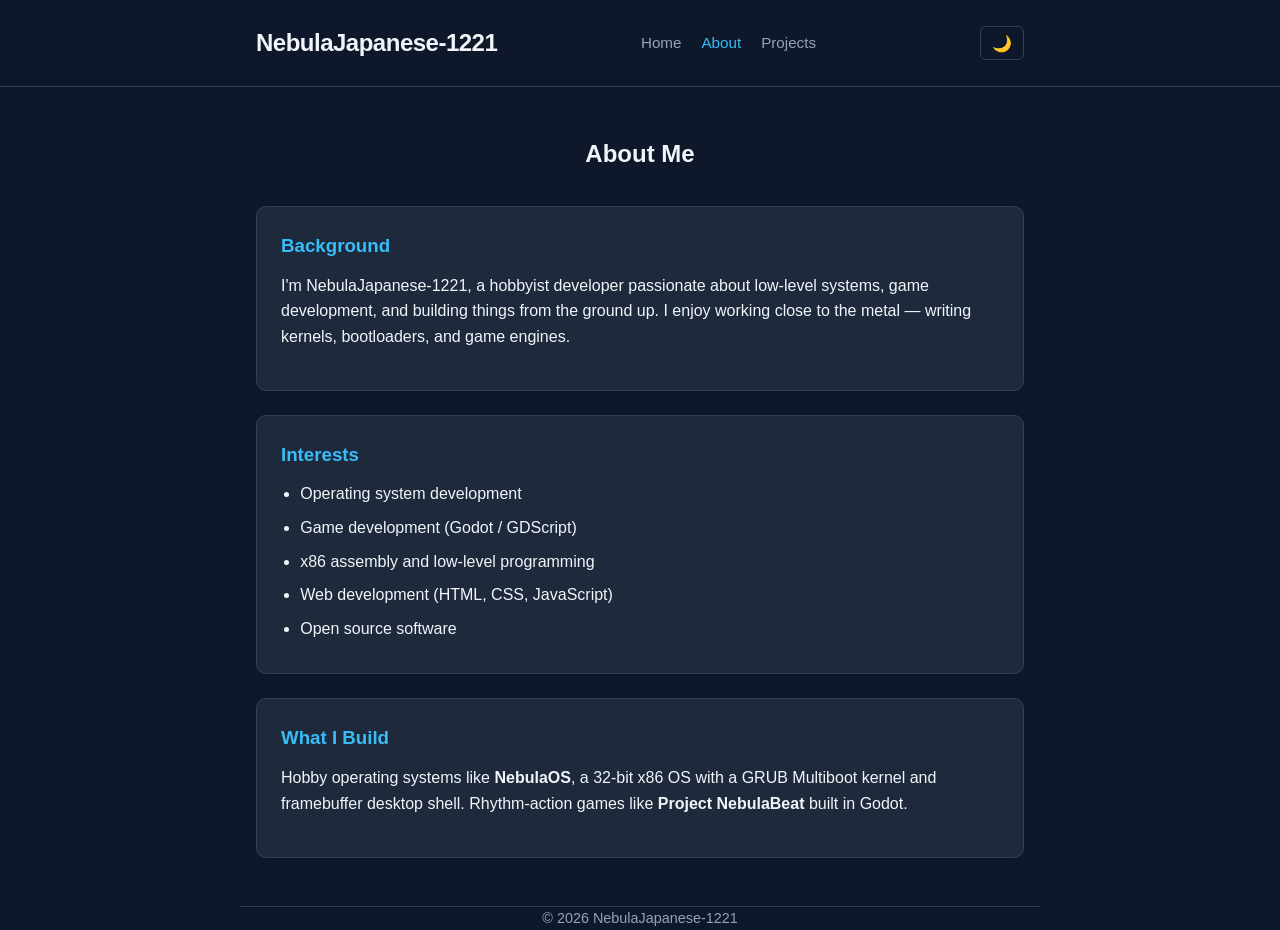
==== about.html @ 0c275dfb "Commit to main." ====
<!DOCTYPE html>
<html lang="en">
<head>
    <meta charset="UTF-8">
    <meta name="viewport" content="width=device-width, initial-scale=1.0">
    <title>NebulaJapanese-1221 | About</title>
    <link rel="stylesheet" href="style.css">
</head>
<body>
    <header>
        <div class="container header-inner">
            <h1 class="logo">NebulaJapanese-1221</h1>
            <nav>
                <a href="index.html">Home</a>
                <a href="about.html" class="active">About</a>
                <a href="projects.html">Projects</a>
            </nav>
            <button id="theme-toggle" class="btn-toggle" aria-label="Toggle dark/light mode">🌙</button>
        </div>
    </header>

    <main class="container">
        <section class="about">
            <h2>About Me</h2>
            <div class="about-grid">
                <div class="about-col">
                    <h3>Background</h3>
                    <p>I'm NebulaJapanese-1221, a hobbyist developer passionate about low-level systems, game development, and building things from the ground up. I enjoy working close to the metal — writing kernels, bootloaders, and game engines.</p>
                </div>
                <div class="about-col">
                    <h3>Interests</h3>
                    <ul>
                        <li>Operating system development</li>
                        <li>Game development (Godot / GDScript)</li>
                        <li>x86 assembly and low-level programming</li>
                        <li>Web development (HTML, CSS, JavaScript)</li>
                        <li>Open source software</li>
                    </ul>
                </div>
                <div class="about-col">
                    <h3>What I Build</h3>
                    <p>Hobby operating systems like <strong>NebulaOS</strong>, a 32-bit x86 OS with a GRUB Multiboot kernel and framebuffer desktop shell. Rhythm-action games like <strong>Project NebulaBeat</strong> built in Godot.</p>
                </div>
            </div>
        </section>
    </main>

    <footer class="container">
        <p>&copy; 2026 NebulaJapanese-1221</p>
    </footer>

    <script src="script.js"></script>
</body>
</html>
---- style.css ----
* {
    margin: 0;
    padding: 0;
    box-sizing: border-box;
}

:root {
    --bg: #0f172a;
    --card: #1e293b;
    --text: #f1f5f9;
    --muted: #94a3b8;
    --accent: #38bdf8;
    --accent-hover: #7dd3fc;
    --border: #334155;
    --code-bg: #0f172a;
}

[data-theme="light"] {
    --bg: #f8fafc;
    --card: #ffffff;
    --text: #0f172a;
    --muted: #64748b;
    --accent: #0ea5e9;
    --accent-hover: #38bdf8;
    --border: #cbd5e1;
    --code-bg: #f1f5f9;
}

body {
    font-family: -apple-system, BlinkMacSystemFont, "Segoe UI", Roboto, Helvetica, Arial, sans-serif;
    background: var(--bg);
    color: var(--text);
    line-height: 1.6;
    transition: background 0.3s, color 0.3s;
}

.container {
    max-width: 800px;
    margin: 0 auto;
    padding: 0 1rem;
}

header {
    padding: 1.5rem 0;
    border-bottom: 1px solid var(--border);
}

.header-inner {
    display: flex;
    justify-content: space-between;
    align-items: center;
    flex-wrap: wrap;
    gap: 1rem;
}

.logo {
    font-size: 1.5rem;
    font-weight: 700;
    letter-spacing: -0.5px;
    color: var(--text);
    text-decoration: none;
}

nav {
    display: flex;
    gap: 0;
}

nav a {
    color: var(--muted);
    text-decoration: none;
    margin-right: 1.25rem;
    font-size: 0.95rem;
}

nav a:hover,
nav a.active {
    color: var(--text);
}

nav a.active {
    color: var(--accent);
}

.btn-toggle {
    background: transparent;
    border: 1px solid var(--border);
    color: var(--text);
    padding: 0.4rem 0.7rem;
    border-radius: 6px;
    cursor: pointer;
    font-size: 1rem;
    transition: border-color 0.2s;
}

.btn-toggle:hover {
    border-color: var(--accent);
}

.hero {
    padding: 3rem 0 2rem;
    text-align: center;
}

.hero h2 {
    font-size: 2.25rem;
    margin-bottom: 0.75rem;
}

.hero p {
    color: var(--muted);
    margin-bottom: 1rem;
}

.github-link a {
    color: var(--accent);
    text-decoration: none;
    font-weight: 600;
}

.github-link a:hover {
    text-decoration: underline;
}

.social-links {
    margin-top: 1rem;
    display: flex;
    gap: 1rem;
    justify-content: center;
    flex-wrap: wrap;
}

.social-links a {
    color: var(--muted);
    text-decoration: none;
    font-size: 0.9rem;
}

.social-links a:hover {
    color: var(--accent);
    text-decoration: underline;
}

.contact {
    padding: 3rem 0;
    text-align: center;
}

.contact h2 {
    margin-bottom: 0.75rem;
}

.contact p {
    color: var(--muted);
    margin-bottom: 1rem;
}

.projects-grid {
    display: grid;
    gap: 1.5rem;
    padding-bottom: 3rem;
}

.project-card {
    background: var(--card);
    border: 1px solid var(--border);
    border-radius: 10px;
    padding: 1.5rem;
}

.project-card h3 {
    font-size: 1.25rem;
    margin-bottom: 0.5rem;
    color: var(--accent);
}

.project-lang {
    font-size: 0.85rem;
    color: var(--muted);
    margin-bottom: 0.75rem;
    text-transform: uppercase;
    letter-spacing: 0.05em;
}

.project-card p {
    margin-bottom: 1rem;
    color: var(--text);
}

.project-credits {
    font-size: 0.9rem;
    color: var(--muted);
}

.filters {
    display: flex;
    gap: 0.5rem;
    flex-wrap: wrap;
    margin-bottom: 1.5rem;
    padding-bottom: 1rem;
    border-bottom: 1px solid var(--border);
}

.search-box {
    margin-bottom: 1.5rem;
    padding-bottom: 1rem;
    border-bottom: 1px solid var(--border);
}

.search-box input {
    width: 100%;
    padding: 0.6rem 1rem;
    border: 1px solid var(--border);
    border-radius: 6px;
    background: var(--card);
    color: var(--text);
    font-size: 0.95rem;
}

.search-box input:focus {
    outline: none;
    border-color: var(--accent);
}

.filter-btn {
    background: var(--card);
    border: 1px solid var(--border);
    color: var(--text);
    padding: 0.45rem 0.9rem;
    border-radius: 20px;
    cursor: pointer;
    font-size: 0.85rem;
    transition: all 0.2s;
}

.filter-btn:hover {
    border-color: var(--accent);
}

.filter-btn.active {
    background: var(--accent);
    color: #000;
    border-color: var(--accent);
}

.btn {
    display: inline-block;
    background: var(--accent);
    color: #000;
    text-decoration: none;
    padding: 0.5rem 1rem;
    border-radius: 6px;
    font-weight: 600;
    font-size: 0.95rem;
}

.btn:hover {
    background: var(--accent-hover);
}

.btn-sm {
    display: inline-block;
    background: var(--accent);
    color: #000;
    text-decoration: none;
    padding: 0.3rem 0.6rem;
    border-radius: 4px;
    font-size: 0.85rem;
    font-weight: 600;
}

.btn-sm:hover {
    background: var(--accent-hover);
}

code {
    background: var(--code-bg);
    padding: 0.15rem 0.3rem;
    border-radius: 4px;
    font-family: ui-monospace, SFMono-Regular, Menlo, Monaco, Consolas, monospace;
    font-size: 0.9em;
    color: var(--text);
}

footer {
    padding: 2rem 0;
    border-top: 1px solid var(--border);
    text-align: center;
    color: var(--muted);
    font-size: 0.9rem;
}

.about {
    padding: 3rem 0;
}

.about h2 {
    margin-bottom: 2rem;
    text-align: center;
}

.about-grid {
    display: grid;
    gap: 1.5rem;
}

.about-col {
    background: var(--card);
    border: 1px solid var(--border);
    border-radius: 10px;
    padding: 1.5rem;
}

.about-col h3 {
    margin-bottom: 0.75rem;
    color: var(--accent);
}

.about-col p {
    color: var(--text);
    margin-bottom: 1rem;
}

.about-col ul {
    color: var(--text);
    margin-left: 1.2rem;
}

.about-col li {
    margin-bottom: 0.5rem;
}

.blog-grid {
    display: grid;
    gap: 1.5rem;
    padding-bottom: 3rem;
}

.blog-card {
    background: var(--card);
    border: 1px solid var(--border);
    border-radius: 10px;
    padding: 1.5rem;
}

.blog-date {
    font-size: 0.85rem;
    color: var(--muted);
    display: block;
    margin-bottom: 0.5rem;
}

.blog-card h3 {
    margin-bottom: 0.75rem;
    color: var(--accent);
}

.blog-card p {
    color: var(--text);
    margin-bottom: 1rem;
}

@media (max-width: 600px) {
    .hero h2 {
        font-size: 1.75rem;
    }
    .header-inner {
        flex-direction: column;
        align-items: stretch;
    }
    nav {
        justify-content: center;
        margin-right: 0;
    }
    nav a {
        margin-right: 0.75rem;
    }
    .project-card,
    .about-col,
    .blog-card {
        padding: 1.25rem;
    }
}
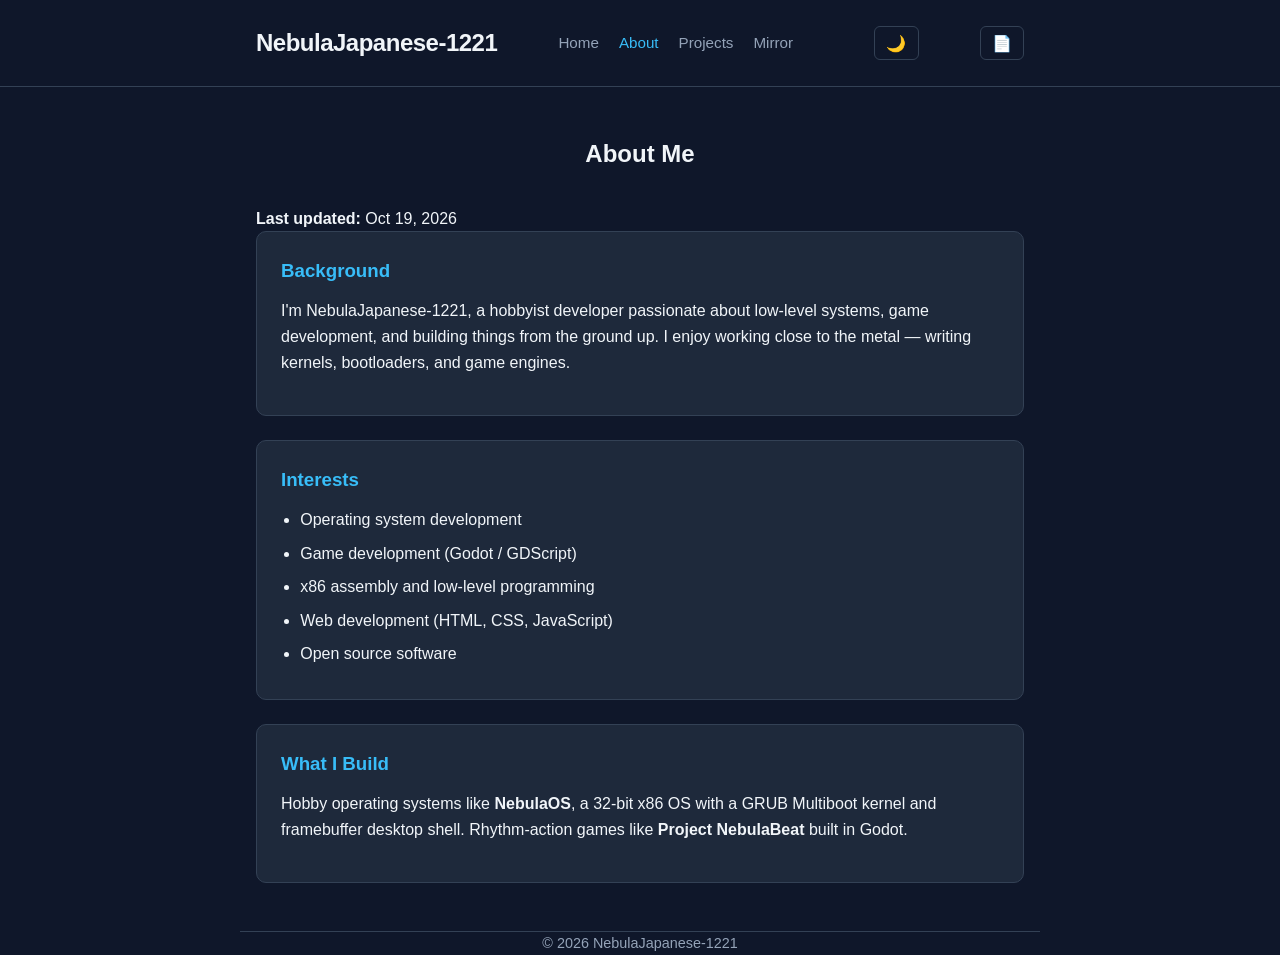
==== commit e23a1a34: "Commit to main." ====
--- a/about.html
+++ b/about.html
@@ -14,14 +14,17 @@
                 <a href="index.html">Home</a>
                 <a href="about.html" class="active">About</a>
                 <a href="projects.html">Projects</a>
+                <a href="mirror.html">Mirror</a>
             </nav>
             <button id="theme-toggle" class="btn-toggle" aria-label="Toggle dark/light mode">🌙</button>
+            <button id="lowbandwidth-toggle" class="btn-toggle" aria-label="Toggle low-bandwidth mode">📄</button>
         </div>
     </header>
 
     <main class="container">
         <section class="about">
             <h2>About Me</h2>
+            <p class="last-updated"><strong>Last updated:</strong> Oct 19, 2026</p>
             <div class="about-grid">
                 <div class="about-col">
                     <h3>Background</h3>
--- a/style.css
+++ b/style.css
@@ -122,22 +122,30 @@
     text-decoration: underline;
 }
 
-.social-links {
+.tor-badge {
+    display: inline-block;
+    background: var(--accent);
+    color: #000;
+    font-size: 0.75rem;
+    font-weight: 700;
+    padding: 0.15rem 0.5rem;
+    border-radius: 4px;
+    margin-left: 0.5rem;
+    vertical-align: middle;
+}
+
+.tor-link {
     margin-top: 1rem;
-    display: flex;
-    gap: 1rem;
-    justify-content: center;
-    flex-wrap: wrap;
-}
-
-.social-links a {
-    color: var(--muted);
+}
+
+.tor-link a {
+    color: var(--accent);
     text-decoration: none;
-    font-size: 0.9rem;
-}
-
-.social-links a:hover {
-    color: var(--accent);
+    font-weight: 600;
+    word-break: break-all;
+}
+
+.tor-link a:hover {
     text-decoration: underline;
 }
 
@@ -358,6 +366,145 @@
 .blog-card p {
     color: var(--text);
     margin-bottom: 1rem;
+}
+
+.donation {
+    margin-top: 1.5rem;
+    padding: 1rem;
+    background: var(--card);
+    border: 1px solid var(--border);
+    border-radius: 6px;
+}
+
+.donation h3 {
+    margin-bottom: 0.5rem;
+    color: var(--accent);
+}
+
+.donation p {
+    color: var(--text);
+    margin-bottom: 0.5rem;
+}
+
+.btc-address {
+    word-break: break-all;
+    color: var(--accent);
+    font-weight: 600;
+}
+
+[data-lowbandwidth] {
+    --bg: #ffffff;
+    --card: #ffffff;
+    --text: #000000;
+    --muted: #333333;
+    --accent: #0000ee;
+    --accent-hover: #0000cc;
+    --border: #999999;
+    --code-bg: #f0f0f0;
+}
+
+[data-lowbandwidth] body {
+    background: #ffffff;
+    color: #000000;
+    font-family: sans-serif;
+    line-height: 1.4;
+}
+
+[data-lowbandwidth] .card,
+[data-lowbandwidth] .project-card,
+[data-lowbandwidth] .about-col,
+[data-lowbandwidth] .blog-card,
+[data-lowbandwidth] .mirror-card,
+[data-lowbandwidth] .donation {
+    background: none !important;
+    border: 1px solid #999999 !important;
+    border-radius: 0 !important;
+    padding: 0.5rem !important;
+    box-shadow: none !important;
+}
+
+[data-lowbandwidth] header {
+    border-bottom: 1px solid #999999;
+    padding: 0.5rem 0;
+}
+
+[data-lowbandwidth] .btn,
+[data-lowbandwidth] .btn-sm,
+[data-lowbandwidth] .btn-toggle,
+[data-lowbandwidth] .filter-btn,
+[data-lowbandwidth] .tor-badge {
+    background: none !important;
+    color: #0000ee !important;
+    border: 1px solid #999999 !important;
+    border-radius: 0 !important;
+    padding: 0.2rem 0.5rem !important;
+    text-decoration: underline !important;
+}
+
+[data-lowbandwidth] .tor-badge {
+    background: none !important;
+    color: #000000 !important;
+    text-decoration: none !important;
+    font-weight: bold;
+    border: none !important;
+    padding: 0 !important;
+}
+
+[data-lowbandwidth] .btn-toggle {
+    display: none;
+}
+
+[data-lowbandwidth] a {
+    color: #0000ee;
+    text-decoration: underline;
+}
+
+[data-lowbandwidth] h1, [data-lowbandwidth] h2, [data-lowbandwidth] h3 {
+    font-weight: bold;
+    margin-bottom: 0.5rem;
+}
+
+[data-lowbandwidth] .hero {
+    padding: 1rem 0;
+    text-align: left;
+}
+
+[data-lowbandwidth] .hero h2 {
+    font-size: 1.5rem;
+}
+
+[data-lowbandwidth] .filters,
+[data-lowbandwidth] .search-box {
+    border: none;
+    padding: 0;
+    margin: 0.5rem 0;
+    display: block;
+}
+
+[data-lowbandwidth] .filters {
+    margin-bottom: 0.5rem;
+}
+
+[data-lowbandwidth] .filter-btn {
+    display: block;
+    margin: 0.2rem 0;
+    width: fit-content;
+}
+
+[data-lowbandwidth] .project-card {
+    margin-bottom: 1rem;
+}
+
+[data-lowbandwidth] code {
+    background: #f0f0f0;
+    padding: 0.1rem 0.3rem;
+    border: 1px solid #ccc;
+}
+
+[data-lowbandwidth] footer {
+    border-top: 1px solid #999999;
+    margin-top: 2rem;
+    font-size: 0.8rem;
 }
 
 @media (max-width: 600px) {
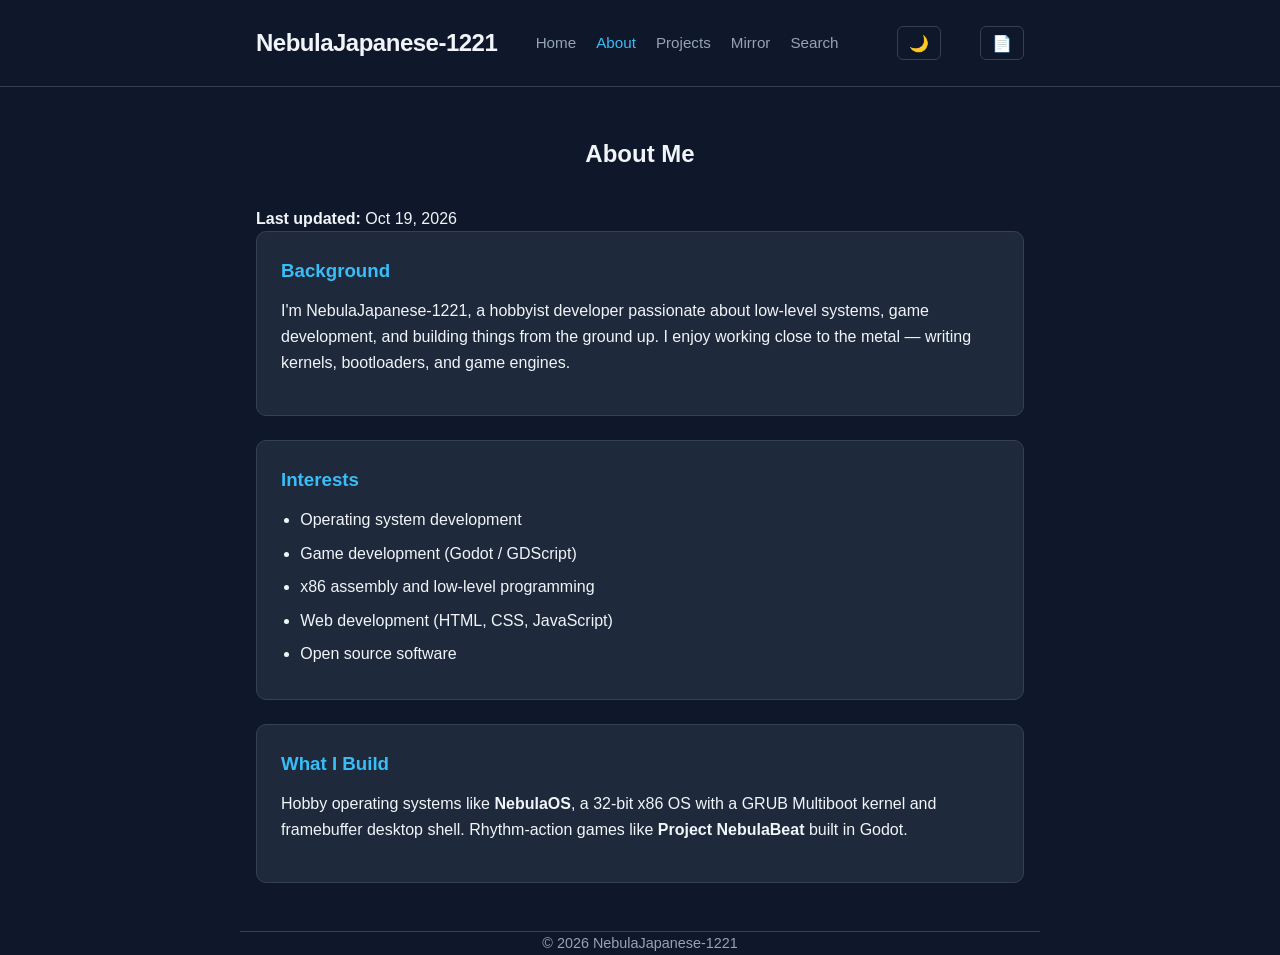
==== commit fdf1ae5e: "Commit to main." ====
--- a/about.html
+++ b/about.html
@@ -5,8 +5,11 @@
     <meta name="viewport" content="width=device-width, initial-scale=1.0">
     <title>NebulaJapanese-1221 | About</title>
     <link rel="stylesheet" href="style.css">
+    <link rel="icon" href="favicon.svg" type="image/svg+xml">
 </head>
 <body>
+    <a href="#main-content" class="skip-link">Skip to content</a>
+
     <header>
         <div class="container header-inner">
             <h1 class="logo">NebulaJapanese-1221</h1>
@@ -15,13 +18,14 @@
                 <a href="about.html" class="active">About</a>
                 <a href="projects.html">Projects</a>
                 <a href="mirror.html">Mirror</a>
+                <a href="search.html">Search</a>
             </nav>
             <button id="theme-toggle" class="btn-toggle" aria-label="Toggle dark/light mode">🌙</button>
             <button id="lowbandwidth-toggle" class="btn-toggle" aria-label="Toggle low-bandwidth mode">📄</button>
         </div>
     </header>
 
-    <main class="container">
+    <main class="container" id="main-content">
         <section class="about">
             <h2>About Me</h2>
             <p class="last-updated"><strong>Last updated:</strong> Oct 19, 2026</p>
--- a/style.css
+++ b/style.css
@@ -507,7 +507,82 @@
     font-size: 0.8rem;
 }
 
+.skip-link {
+    position: absolute;
+    top: -100px;
+    left: 0;
+    background: var(--accent);
+    color: #000;
+    padding: 0.5rem 1rem;
+    text-decoration: none;
+    font-weight: 600;
+    border-radius: 0 0 6px 0;
+    z-index: 1000;
+    transition: top 0.3s;
+}
+
+.skip-link:focus {
+    top: 0;
+}
+
+.search-results {
+    padding-bottom: 3rem;
+}
+
+.search-results h3 {
+    color: var(--accent);
+    margin-bottom: 0.5rem;
+}
+
+.search-results p {
+    color: var(--text);
+    margin-bottom: 1rem;
+}
+
+.search-result {
+    background: var(--card);
+    border: 1px solid var(--border);
+    border-radius: 10px;
+    padding: 1rem;
+    margin-bottom: 1rem;
+}
+
+.search-result h4 {
+    margin-bottom: 0.5rem;
+    color: var(--accent);
+}
+
+.search-result a {
+    color: var(--accent);
+    text-decoration: none;
+    font-weight: 600;
+}
+
+.search-result a:hover {
+    text-decoration: underline;
+}
+
+.search-result p {
+    color: var(--text);
+    font-size: 0.9rem;
+    margin-bottom: 0.5rem;
+}
+
+.search-result .result-type {
+    font-size: 0.75rem;
+    color: var(--muted);
+    text-transform: uppercase;
+    letter-spacing: 0.05em;
+    margin-bottom: 0.5rem;
+    display: block;
+}
+
 @media (max-width: 600px) {
+    .skip-link {
+        width: 100%;
+        text-align: center;
+        border-radius: 0 0 6px 0;
+    }
     .hero h2 {
         font-size: 1.75rem;
     }
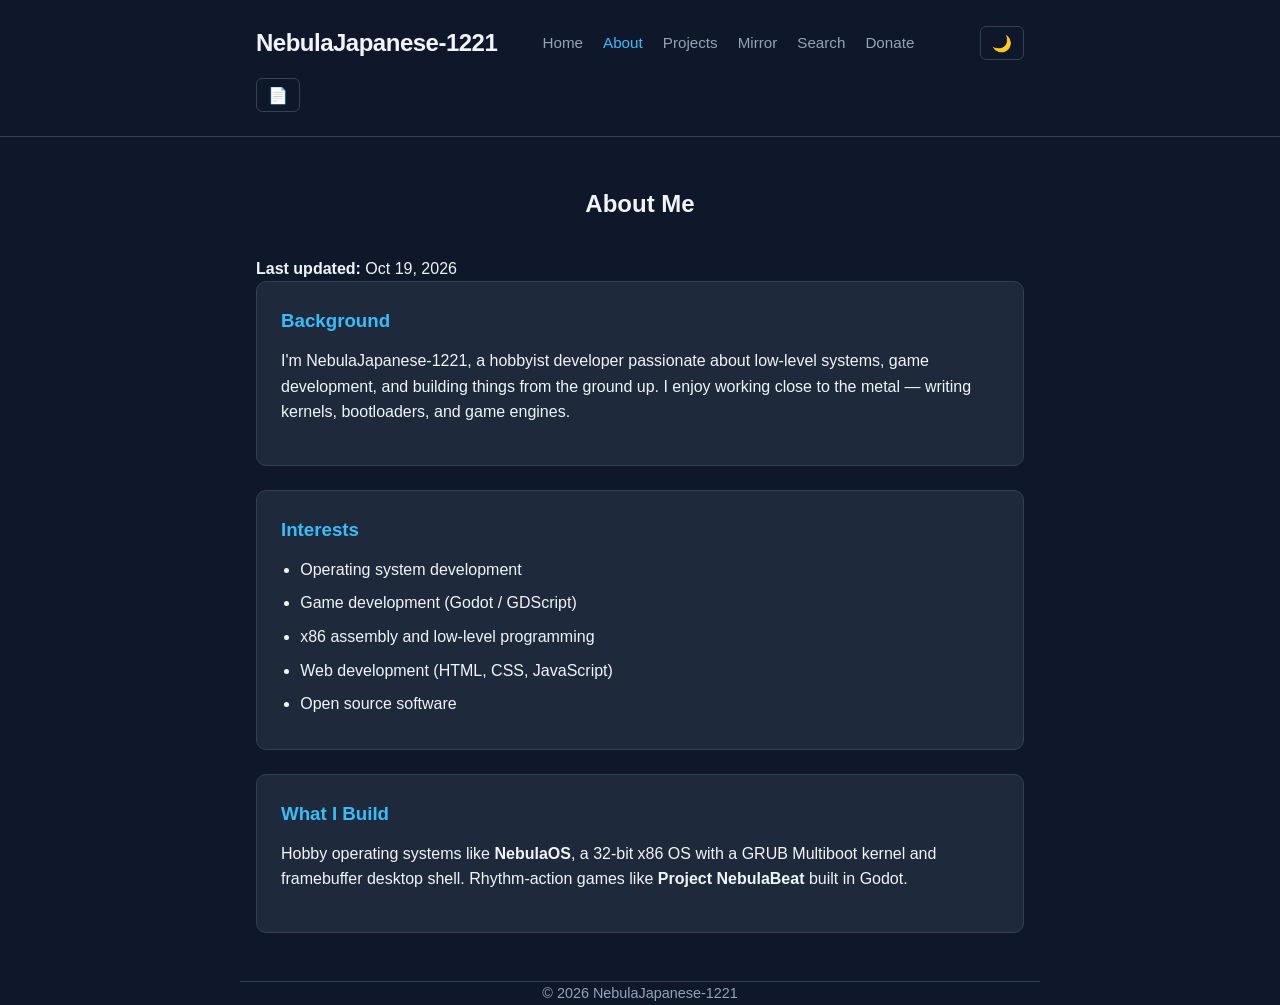
==== commit 4bfeef59: "Commit to main." ====
--- a/about.html
+++ b/about.html
@@ -19,6 +19,7 @@
                 <a href="projects.html">Projects</a>
                 <a href="mirror.html">Mirror</a>
                 <a href="search.html">Search</a>
+                <a href="donate.html">Donate</a>
             </nav>
             <button id="theme-toggle" class="btn-toggle" aria-label="Toggle dark/light mode">🌙</button>
             <button id="lowbandwidth-toggle" class="btn-toggle" aria-label="Toggle low-bandwidth mode">📄</button>
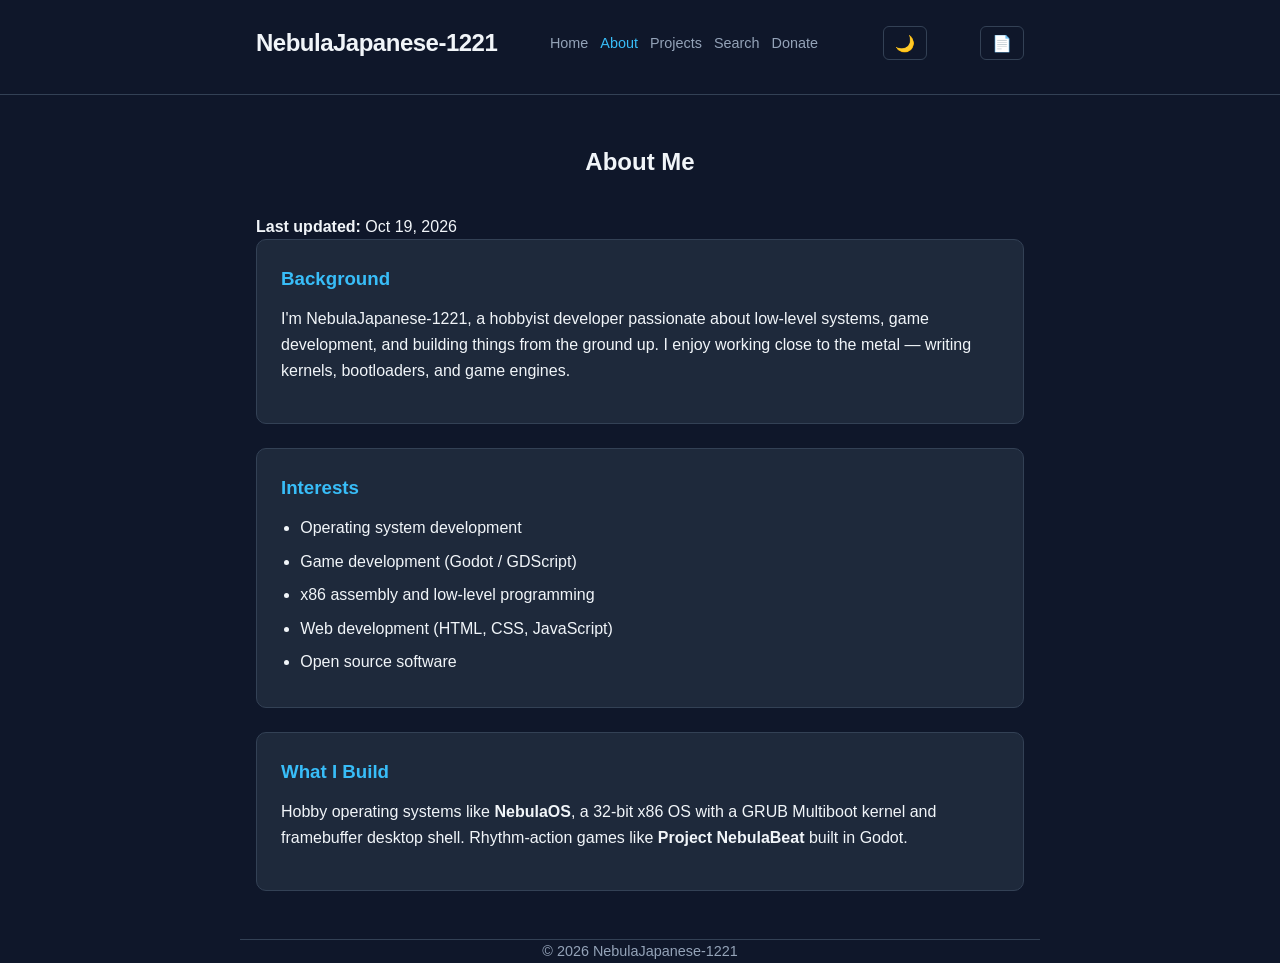
==== commit ea871e3a: "Removed Tor site." ====
--- a/about.html
+++ b/about.html
@@ -17,7 +17,6 @@
                 <a href="index.html">Home</a>
                 <a href="about.html" class="active">About</a>
                 <a href="projects.html">Projects</a>
-                <a href="mirror.html">Mirror</a>
                 <a href="search.html">Search</a>
                 <a href="donate.html">Donate</a>
             </nav>
--- a/style.css
+++ b/style.css
@@ -51,6 +51,7 @@
     align-items: center;
     flex-wrap: wrap;
     gap: 1rem;
+    padding-bottom: 0.5rem;
 }
 
 .logo {
@@ -64,13 +65,14 @@
 nav {
     display: flex;
     gap: 0;
+    flex-wrap: wrap;
 }
 
 nav a {
     color: var(--muted);
     text-decoration: none;
-    margin-right: 1.25rem;
-    font-size: 0.95rem;
+    margin: 0.25rem 0.75rem 0.25rem 0;
+    font-size: 0.9rem;
 }
 
 nav a:hover,
@@ -119,33 +121,6 @@
 }
 
 .github-link a:hover {
-    text-decoration: underline;
-}
-
-.tor-badge {
-    display: inline-block;
-    background: var(--accent);
-    color: #000;
-    font-size: 0.75rem;
-    font-weight: 700;
-    padding: 0.15rem 0.5rem;
-    border-radius: 4px;
-    margin-left: 0.5rem;
-    vertical-align: middle;
-}
-
-.tor-link {
-    margin-top: 1rem;
-}
-
-.tor-link a {
-    color: var(--accent);
-    text-decoration: none;
-    font-weight: 600;
-    word-break: break-all;
-}
-
-.tor-link a:hover {
     text-decoration: underline;
 }
 
@@ -414,7 +389,6 @@
 [data-lowbandwidth] .project-card,
 [data-lowbandwidth] .about-col,
 [data-lowbandwidth] .blog-card,
-[data-lowbandwidth] .mirror-card,
 [data-lowbandwidth] .donation {
     background: none !important;
     border: 1px solid #999999 !important;
@@ -431,23 +405,13 @@
 [data-lowbandwidth] .btn,
 [data-lowbandwidth] .btn-sm,
 [data-lowbandwidth] .btn-toggle,
-[data-lowbandwidth] .filter-btn,
-[data-lowbandwidth] .tor-badge {
+[data-lowbandwidth] .filter-btn {
     background: none !important;
     color: #0000ee !important;
     border: 1px solid #999999 !important;
     border-radius: 0 !important;
     padding: 0.2rem 0.5rem !important;
     text-decoration: underline !important;
-}
-
-[data-lowbandwidth] .tor-badge {
-    background: none !important;
-    color: #000000 !important;
-    text-decoration: none !important;
-    font-weight: bold;
-    border: none !important;
-    padding: 0 !important;
 }
 
 [data-lowbandwidth] .btn-toggle {
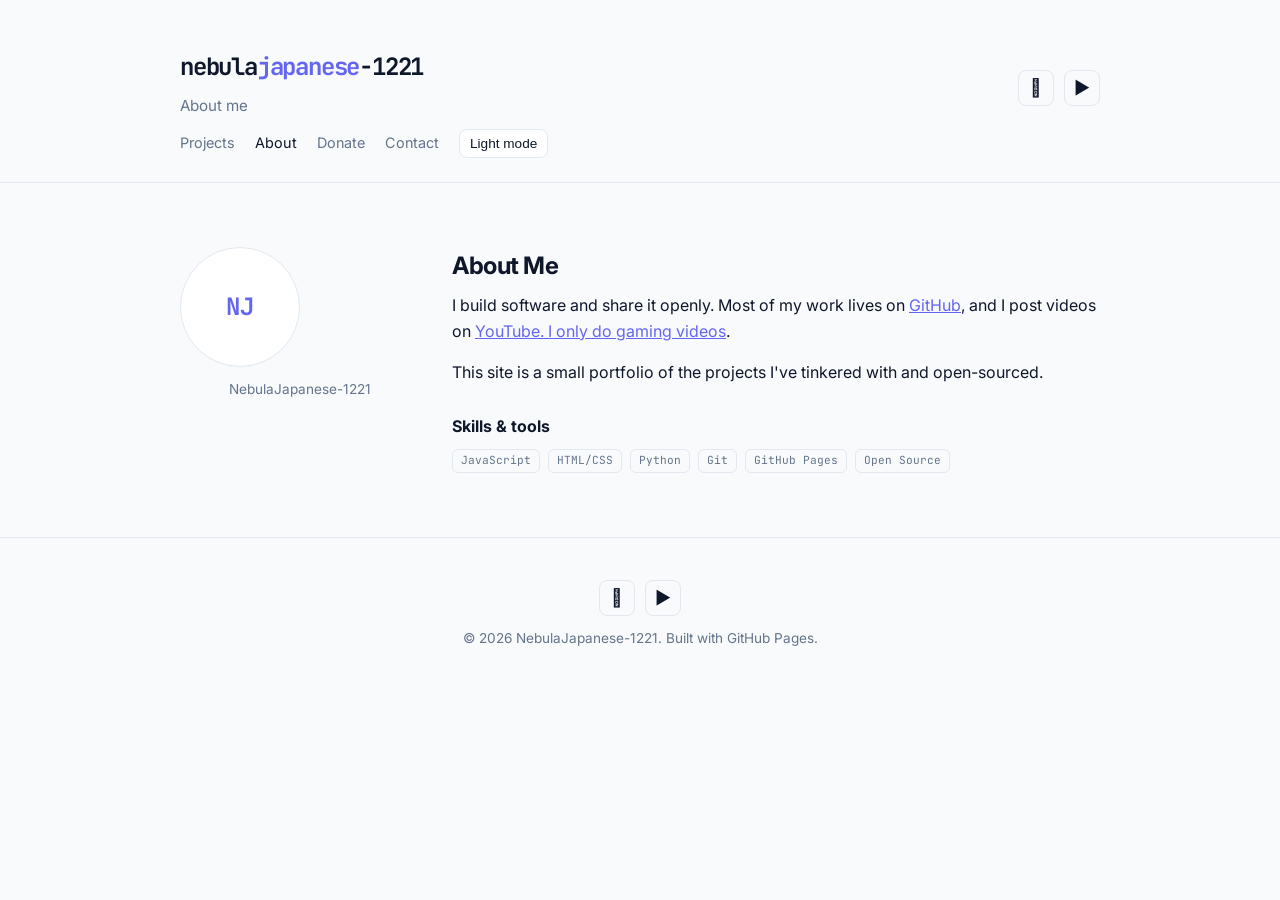
==== commit 29a7a64e: "Commit to main." ====
--- a/about.html
+++ b/about.html
@@ -1,61 +1,96 @@
 <!DOCTYPE html>
 <html lang="en">
 <head>
-    <meta charset="UTF-8">
-    <meta name="viewport" content="width=device-width, initial-scale=1.0">
-    <title>NebulaJapanese-1221 | About</title>
-    <link rel="stylesheet" href="style.css">
-    <link rel="icon" href="favicon.svg" type="image/svg+xml">
+<meta charset="UTF-8">
+<meta name="viewport" content="width=device-width, initial-scale=1.0">
+<title>About | NebulaJapanese-1221</title>
+<meta name="description" content="About NebulaJapanese-1221 — bio, skills, and open source work">
+<link rel="preconnect" href="https://fonts.googleapis.com">
+<link rel="preconnect" href="https://fonts.gstatic.com" crossorigin>
+<link href="https://fonts.googleapis.com/css2?family=Inter:wght@300;400;500;600;700&family=JetBrains+Mono:wght@400;500&display=swap" rel="stylesheet">
+<link rel="stylesheet" href="style.css">
 </head>
 <body>
-    <a href="#main-content" class="skip-link">Skip to content</a>
+<a href="#content" class="skip">Skip to content</a>
 
-    <header>
-        <div class="container header-inner">
-            <h1 class="logo">NebulaJapanese-1221</h1>
-            <nav>
-                <a href="index.html">Home</a>
-                <a href="about.html" class="active">About</a>
-                <a href="projects.html">Projects</a>
-                <a href="search.html">Search</a>
-                <a href="donate.html">Donate</a>
-            </nav>
-            <button id="theme-toggle" class="btn-toggle" aria-label="Toggle dark/light mode">🌙</button>
-            <button id="lowbandwidth-toggle" class="btn-toggle" aria-label="Toggle low-bandwidth mode">📄</button>
+<header>
+  <div class="container">
+    <div class="header-row">
+      <div>
+        <a href="index.html" class="logo">nebula<span>japanese</span>-1221</a>
+        <div class="subtitle">About me</div>
+      </div>
+      <div class="social">
+        <a href="https://github.com/NebulaJapanese-1221" target="_blank" rel="noopener" aria-label="GitHub"></a>
+        <a href="https://www.youtube.com/@NebulaGamr52" target="_blank" rel="noopener" aria-label="YouTube">▶</a>
+      </div>
+    </div>
+    <nav style="margin-top:10px;font-size:0.9rem;">
+      <a href="index.html" style="color:var(--muted);margin-right:16px;text-decoration:none">Projects</a>
+      <a href="about.html" style="color:var(--text);text-decoration:none">About</a>
+      <a href="donate.html" style="color:var(--muted);margin-right:16px;text-decoration:none">Donate</a>
+      <a href="contact.html" style="color:var(--muted);text-decoration:none">Contact</a>
+      <button id="theme-toggle" class="theme-toggle">Dark mode</button>
+    </nav>
+  </div>
+</header>
+
+<section class="section" id="content">
+  <div class="container">
+    <div class="about-grid">
+      <div class="about-media">
+        <div class="avatar-placeholder" aria-label="Profile photo">NJ</div>
+        <p style="margin-top:12px;font-size:0.85rem;color:var(--muted);text-align:center;">NebulaJapanese-1221</p>
+      </div>
+      <div class="about-body">
+        <h1 class="section-title">About Me</h1>
+        <p>I build software and share it openly. Most of my work lives on <a href="https://github.com/NebulaJapanese-1221" target="_blank" rel="noopener" style="color:var(--accent)">GitHub</a>, and I post videos on <a href="https://www.youtube.com/@NebulaGamr52" target="_blank" rel="noopener" style="color:var(--accent)">YouTube. I only do gaming videos</a>.</p>
+        <p style="margin-top:16px;">This site is a small portfolio of the projects I've tinkered with and open-sourced.</p>
+
+        <div style="margin-top:28px;">
+          <h3 style="font-size:1rem;margin-bottom:10px;">Skills &amp; tools</h3>
+          <div class="tags" style="gap:8px;">
+            <span class="tag">JavaScript</span>
+            <span class="tag">HTML/CSS</span>
+            <span class="tag">Python</span>
+            <span class="tag">Git</span>
+            <span class="tag">GitHub Pages</span>
+            <span class="tag">Open Source</span>
+          </div>
         </div>
-    </header>
+      </div>
+    </div>
+  </div>
+</section>
 
-    <main class="container" id="main-content">
-        <section class="about">
-            <h2>About Me</h2>
-            <p class="last-updated"><strong>Last updated:</strong> Oct 19, 2026</p>
-            <div class="about-grid">
-                <div class="about-col">
-                    <h3>Background</h3>
-                    <p>I'm NebulaJapanese-1221, a hobbyist developer passionate about low-level systems, game development, and building things from the ground up. I enjoy working close to the metal — writing kernels, bootloaders, and game engines.</p>
-                </div>
-                <div class="about-col">
-                    <h3>Interests</h3>
-                    <ul>
-                        <li>Operating system development</li>
-                        <li>Game development (Godot / GDScript)</li>
-                        <li>x86 assembly and low-level programming</li>
-                        <li>Web development (HTML, CSS, JavaScript)</li>
-                        <li>Open source software</li>
-                    </ul>
-                </div>
-                <div class="about-col">
-                    <h3>What I Build</h3>
-                    <p>Hobby operating systems like <strong>NebulaOS</strong>, a 32-bit x86 OS with a GRUB Multiboot kernel and framebuffer desktop shell. Rhythm-action games like <strong>Project NebulaBeat</strong> built in Godot.</p>
-                </div>
-            </div>
-        </section>
-    </main>
+<footer>
+  <div class="container">
+    <div class="social" style="justify-content:center;margin-bottom:12px;">
+      <a href="https://github.com/NebulaJapanese-1221" target="_blank" rel="noopener" aria-label="GitHub"></a>
+      <a href="https://www.youtube.com/@NebulaGamr52" target="_blank" rel="noopener" aria-label="YouTube">▶</a>
+    </div>
+    <p>&copy; <span id="year"></span> NebulaJapanese-1221. Built with <a href="https://pages.github.com" target="_blank" rel="noopener">GitHub Pages</a>.</p>
+  </div>
+</footer>
 
-    <footer class="container">
-        <p>&copy; 2026 NebulaJapanese-1221</p>
-    </footer>
-
-    <script src="script.js"></script>
+<script src="script.js" defer></script>
+<style>
+.about-grid{
+  display:grid;
+  grid-template-columns:1fr;
+  gap:32px;
+  align-items:start;
+}
+@media (min-width:640px){
+  .about-grid{grid-template-columns:240px 1fr;}
+}
+.avatar-placeholder{
+  width:120px;height:120px;border-radius:50%;
+  background:var(--card);border:1px solid var(--border);
+  display:flex;align-items:center;justify-content:center;
+  font-family:'JetBrains Mono',monospace;font-weight:700;font-size:1.5rem;
+  color:var(--accent);
+}
+</style>
 </body>
 </html>
--- a/style.css
+++ b/style.css
@@ -1,569 +1,210 @@
-* {
-    margin: 0;
-    padding: 0;
-    box-sizing: border-box;
-}
-
-:root {
-    --bg: #0f172a;
-    --card: #1e293b;
-    --text: #f1f5f9;
-    --muted: #94a3b8;
-    --accent: #38bdf8;
-    --accent-hover: #7dd3fc;
-    --border: #334155;
-    --code-bg: #0f172a;
-}
-
-[data-theme="light"] {
-    --bg: #f8fafc;
-    --card: #ffffff;
-    --text: #0f172a;
-    --muted: #64748b;
-    --accent: #0ea5e9;
-    --accent-hover: #38bdf8;
-    --border: #cbd5e1;
-    --code-bg: #f1f5f9;
-}
-
-body {
-    font-family: -apple-system, BlinkMacSystemFont, "Segoe UI", Roboto, Helvetica, Arial, sans-serif;
-    background: var(--bg);
-    color: var(--text);
-    line-height: 1.6;
-    transition: background 0.3s, color 0.3s;
-}
-
-.container {
-    max-width: 800px;
-    margin: 0 auto;
-    padding: 0 1rem;
-}
-
-header {
-    padding: 1.5rem 0;
-    border-bottom: 1px solid var(--border);
-}
-
-.header-inner {
-    display: flex;
-    justify-content: space-between;
-    align-items: center;
-    flex-wrap: wrap;
-    gap: 1rem;
-    padding-bottom: 0.5rem;
-}
-
-.logo {
-    font-size: 1.5rem;
-    font-weight: 700;
-    letter-spacing: -0.5px;
-    color: var(--text);
-    text-decoration: none;
-}
-
-nav {
-    display: flex;
-    gap: 0;
-    flex-wrap: wrap;
-}
-
-nav a {
-    color: var(--muted);
-    text-decoration: none;
-    margin: 0.25rem 0.75rem 0.25rem 0;
-    font-size: 0.9rem;
-}
-
-nav a:hover,
-nav a.active {
-    color: var(--text);
-}
-
-nav a.active {
-    color: var(--accent);
-}
-
-.btn-toggle {
-    background: transparent;
-    border: 1px solid var(--border);
-    color: var(--text);
-    padding: 0.4rem 0.7rem;
-    border-radius: 6px;
-    cursor: pointer;
-    font-size: 1rem;
-    transition: border-color 0.2s;
-}
-
-.btn-toggle:hover {
-    border-color: var(--accent);
-}
-
-.hero {
-    padding: 3rem 0 2rem;
-    text-align: center;
-}
-
-.hero h2 {
-    font-size: 2.25rem;
-    margin-bottom: 0.75rem;
-}
-
-.hero p {
-    color: var(--muted);
-    margin-bottom: 1rem;
-}
-
-.github-link a {
-    color: var(--accent);
-    text-decoration: none;
-    font-weight: 600;
-}
-
-.github-link a:hover {
-    text-decoration: underline;
-}
-
-.contact {
-    padding: 3rem 0;
-    text-align: center;
-}
-
-.contact h2 {
-    margin-bottom: 0.75rem;
-}
-
-.contact p {
-    color: var(--muted);
-    margin-bottom: 1rem;
-}
-
-.projects-grid {
-    display: grid;
-    gap: 1.5rem;
-    padding-bottom: 3rem;
-}
-
-.project-card {
-    background: var(--card);
-    border: 1px solid var(--border);
-    border-radius: 10px;
-    padding: 1.5rem;
-}
-
-.project-card h3 {
-    font-size: 1.25rem;
-    margin-bottom: 0.5rem;
-    color: var(--accent);
-}
-
-.project-lang {
-    font-size: 0.85rem;
-    color: var(--muted);
-    margin-bottom: 0.75rem;
-    text-transform: uppercase;
-    letter-spacing: 0.05em;
-}
-
-.project-card p {
-    margin-bottom: 1rem;
-    color: var(--text);
-}
-
-.project-credits {
-    font-size: 0.9rem;
-    color: var(--muted);
-}
-
-.filters {
-    display: flex;
-    gap: 0.5rem;
-    flex-wrap: wrap;
-    margin-bottom: 1.5rem;
-    padding-bottom: 1rem;
-    border-bottom: 1px solid var(--border);
-}
-
-.search-box {
-    margin-bottom: 1.5rem;
-    padding-bottom: 1rem;
-    border-bottom: 1px solid var(--border);
-}
-
-.search-box input {
-    width: 100%;
-    padding: 0.6rem 1rem;
-    border: 1px solid var(--border);
-    border-radius: 6px;
-    background: var(--card);
-    color: var(--text);
-    font-size: 0.95rem;
-}
-
-.search-box input:focus {
-    outline: none;
-    border-color: var(--accent);
-}
-
-.filter-btn {
-    background: var(--card);
-    border: 1px solid var(--border);
-    color: var(--text);
-    padding: 0.45rem 0.9rem;
-    border-radius: 20px;
-    cursor: pointer;
-    font-size: 0.85rem;
-    transition: all 0.2s;
-}
-
-.filter-btn:hover {
-    border-color: var(--accent);
-}
-
-.filter-btn.active {
-    background: var(--accent);
-    color: #000;
-    border-color: var(--accent);
-}
-
-.btn {
-    display: inline-block;
-    background: var(--accent);
-    color: #000;
-    text-decoration: none;
-    padding: 0.5rem 1rem;
-    border-radius: 6px;
-    font-weight: 600;
-    font-size: 0.95rem;
-}
-
-.btn:hover {
-    background: var(--accent-hover);
-}
-
-.btn-sm {
-    display: inline-block;
-    background: var(--accent);
-    color: #000;
-    text-decoration: none;
-    padding: 0.3rem 0.6rem;
-    border-radius: 4px;
-    font-size: 0.85rem;
-    font-weight: 600;
-}
-
-.btn-sm:hover {
-    background: var(--accent-hover);
-}
-
-code {
-    background: var(--code-bg);
-    padding: 0.15rem 0.3rem;
-    border-radius: 4px;
-    font-family: ui-monospace, SFMono-Regular, Menlo, Monaco, Consolas, monospace;
-    font-size: 0.9em;
-    color: var(--text);
-}
-
-footer {
-    padding: 2rem 0;
-    border-top: 1px solid var(--border);
-    text-align: center;
-    color: var(--muted);
-    font-size: 0.9rem;
-}
-
-.about {
-    padding: 3rem 0;
-}
-
-.about h2 {
-    margin-bottom: 2rem;
-    text-align: center;
-}
-
-.about-grid {
-    display: grid;
-    gap: 1.5rem;
-}
-
-.about-col {
-    background: var(--card);
-    border: 1px solid var(--border);
-    border-radius: 10px;
-    padding: 1.5rem;
-}
-
-.about-col h3 {
-    margin-bottom: 0.75rem;
-    color: var(--accent);
-}
-
-.about-col p {
-    color: var(--text);
-    margin-bottom: 1rem;
-}
-
-.about-col ul {
-    color: var(--text);
-    margin-left: 1.2rem;
-}
-
-.about-col li {
-    margin-bottom: 0.5rem;
-}
-
-.blog-grid {
-    display: grid;
-    gap: 1.5rem;
-    padding-bottom: 3rem;
-}
-
-.blog-card {
-    background: var(--card);
-    border: 1px solid var(--border);
-    border-radius: 10px;
-    padding: 1.5rem;
-}
-
-.blog-date {
-    font-size: 0.85rem;
-    color: var(--muted);
-    display: block;
-    margin-bottom: 0.5rem;
-}
-
-.blog-card h3 {
-    margin-bottom: 0.75rem;
-    color: var(--accent);
-}
-
-.blog-card p {
-    color: var(--text);
-    margin-bottom: 1rem;
-}
-
-.donation {
-    margin-top: 1.5rem;
-    padding: 1rem;
-    background: var(--card);
-    border: 1px solid var(--border);
-    border-radius: 6px;
-}
-
-.donation h3 {
-    margin-bottom: 0.5rem;
-    color: var(--accent);
-}
-
-.donation p {
-    color: var(--text);
-    margin-bottom: 0.5rem;
-}
-
-.btc-address {
-    word-break: break-all;
-    color: var(--accent);
-    font-weight: 600;
-}
-
-[data-lowbandwidth] {
-    --bg: #ffffff;
-    --card: #ffffff;
-    --text: #000000;
-    --muted: #333333;
-    --accent: #0000ee;
-    --accent-hover: #0000cc;
-    --border: #999999;
-    --code-bg: #f0f0f0;
-}
-
-[data-lowbandwidth] body {
-    background: #ffffff;
-    color: #000000;
-    font-family: sans-serif;
-    line-height: 1.4;
-}
-
-[data-lowbandwidth] .card,
-[data-lowbandwidth] .project-card,
-[data-lowbandwidth] .about-col,
-[data-lowbandwidth] .blog-card,
-[data-lowbandwidth] .donation {
-    background: none !important;
-    border: 1px solid #999999 !important;
-    border-radius: 0 !important;
-    padding: 0.5rem !important;
-    box-shadow: none !important;
-}
-
-[data-lowbandwidth] header {
-    border-bottom: 1px solid #999999;
-    padding: 0.5rem 0;
-}
-
-[data-lowbandwidth] .btn,
-[data-lowbandwidth] .btn-sm,
-[data-lowbandwidth] .btn-toggle,
-[data-lowbandwidth] .filter-btn {
-    background: none !important;
-    color: #0000ee !important;
-    border: 1px solid #999999 !important;
-    border-radius: 0 !important;
-    padding: 0.2rem 0.5rem !important;
-    text-decoration: underline !important;
-}
-
-[data-lowbandwidth] .btn-toggle {
-    display: none;
-}
-
-[data-lowbandwidth] a {
-    color: #0000ee;
-    text-decoration: underline;
-}
-
-[data-lowbandwidth] h1, [data-lowbandwidth] h2, [data-lowbandwidth] h3 {
-    font-weight: bold;
-    margin-bottom: 0.5rem;
-}
-
-[data-lowbandwidth] .hero {
-    padding: 1rem 0;
-    text-align: left;
-}
-
-[data-lowbandwidth] .hero h2 {
-    font-size: 1.5rem;
-}
-
-[data-lowbandwidth] .filters,
-[data-lowbandwidth] .search-box {
-    border: none;
-    padding: 0;
-    margin: 0.5rem 0;
-    display: block;
-}
-
-[data-lowbandwidth] .filters {
-    margin-bottom: 0.5rem;
-}
-
-[data-lowbandwidth] .filter-btn {
-    display: block;
-    margin: 0.2rem 0;
-    width: fit-content;
-}
-
-[data-lowbandwidth] .project-card {
-    margin-bottom: 1rem;
-}
-
-[data-lowbandwidth] code {
-    background: #f0f0f0;
-    padding: 0.1rem 0.3rem;
-    border: 1px solid #ccc;
-}
-
-[data-lowbandwidth] footer {
-    border-top: 1px solid #999999;
-    margin-top: 2rem;
-    font-size: 0.8rem;
-}
-
-.skip-link {
-    position: absolute;
-    top: -100px;
-    left: 0;
-    background: var(--accent);
-    color: #000;
-    padding: 0.5rem 1rem;
-    text-decoration: none;
-    font-weight: 600;
-    border-radius: 0 0 6px 0;
-    z-index: 1000;
-    transition: top 0.3s;
-}
-
-.skip-link:focus {
-    top: 0;
-}
-
-.search-results {
-    padding-bottom: 3rem;
-}
-
-.search-results h3 {
-    color: var(--accent);
-    margin-bottom: 0.5rem;
-}
-
-.search-results p {
-    color: var(--text);
-    margin-bottom: 1rem;
-}
-
-.search-result {
-    background: var(--card);
-    border: 1px solid var(--border);
-    border-radius: 10px;
-    padding: 1rem;
-    margin-bottom: 1rem;
-}
-
-.search-result h4 {
-    margin-bottom: 0.5rem;
-    color: var(--accent);
-}
-
-.search-result a {
-    color: var(--accent);
-    text-decoration: none;
-    font-weight: 600;
-}
-
-.search-result a:hover {
-    text-decoration: underline;
-}
-
-.search-result p {
-    color: var(--text);
-    font-size: 0.9rem;
-    margin-bottom: 0.5rem;
-}
-
-.search-result .result-type {
-    font-size: 0.75rem;
-    color: var(--muted);
-    text-transform: uppercase;
-    letter-spacing: 0.05em;
-    margin-bottom: 0.5rem;
-    display: block;
-}
-
-@media (max-width: 600px) {
-    .skip-link {
-        width: 100%;
-        text-align: center;
-        border-radius: 0 0 6px 0;
-    }
-    .hero h2 {
-        font-size: 1.75rem;
-    }
-    .header-inner {
-        flex-direction: column;
-        align-items: stretch;
-    }
-    nav {
-        justify-content: center;
-        margin-right: 0;
-    }
-    nav a {
-        margin-right: 0.75rem;
-    }
-    .project-card,
-    .about-col,
-    .blog-card {
-        padding: 1.25rem;
-    }
-}
+:root{
+  --bg:#0a0a0a;
+  --card:#121212;
+  --text:#f5f5f5;
+  --muted:#94a3b8;
+  --accent:#6366f1;
+  --accent-hover:#4f46e5;
+  --border:#1e1e1e;
+  --radius:12px;
+}
+[data-theme="light"]{
+  --bg:#f8fafc;
+  --card:#ffffff;
+  --text:#0f172a;
+  --muted:#64748b;
+  --border:#e2e8f0;
+}
+*{box-sizing:border-box;margin:0;padding:0}
+html{scroll-behavior:smooth}
+body{
+  background:var(--bg);
+  color:var(--text);
+  font-family:'Inter',system-ui,sans-serif;
+  line-height:1.6;
+  min-height:100vh;
+  transition:background-color .3s,color .3s;
+}
+.container{max-width:960px;margin:0 auto;padding:0 20px}
+.skip{
+  position:absolute;left:-9999px;top:auto;width:1px;height:1px;overflow:hidden
+}
+header{
+  padding:48px 0 24px;
+  border-bottom:1px solid var(--border);
+}
+.header-row{
+  display:flex;
+  align-items:center;
+  justify-content:space-between;
+  flex-wrap:wrap;
+  gap:12px;
+}
+.logo{
+  font-family:'JetBrains Mono',monospace;
+  font-weight:700;
+  font-size:1.5rem;
+  letter-spacing:-0.05em;
+  color:var(--text);
+  text-decoration:none;
+}
+.logo span{color:var(--accent)}
+.subtitle{
+  margin-top:8px;
+  color:var(--muted);
+  font-size:0.95rem;
+}
+nav a{
+  font-size:0.9rem;
+  margin-right:16px;
+  text-decoration:none;
+}
+.theme-toggle{
+  background:var(--card);
+  border:1px solid var(--border);
+  color:var(--text);
+  border-radius:8px;
+  padding:6px 10px;
+  font-size:0.85rem;
+  cursor:pointer;
+  display:inline-flex;
+  align-items:center;
+  gap:6px;
+}
+.theme-toggle:hover{border-color:var(--accent)}
+.social{
+  display:flex;
+  gap:10px;
+  margin-top:10px;
+}
+.social a{
+  display:inline-flex;
+  align-items:center;
+  justify-content:center;
+  width:36px;
+  height:36px;
+  border:1px solid var(--border);
+  border-radius:8px;
+  color:var(--text);
+  text-decoration:none;
+  font-size:1.1rem;
+  transition:border-color .2s,background .2s;
+}
+.social a:hover{border-color:var(--accent);background:var(--card)}
+.hero{
+  text-align:center;
+  padding:72px 0 48px;
+}
+.hero h1{
+  font-size:2.75rem;
+  font-weight:700;
+  line-height:1.15;
+  margin-bottom:12px;
+  letter-spacing:-0.02em;
+}
+.hero p{
+  color:var(--muted);
+  font-size:1.1rem;
+  max-width:620px;
+  margin:0 auto 28px;
+}
+.cta{
+  display:inline-flex;
+  align-items:center;
+  gap:10px;
+  padding:12px 24px;
+  background:var(--accent);
+  color:#fff;
+  text-decoration:none;
+  border-radius:8px;
+  font-weight:600;
+  font-size:0.95rem;
+  transition:background .2s,transform .1s;
+}
+.cta:hover{background:var(--accent-hover);transform:translateY(-1px)}
+.section{padding:64px 0}
+.section-title{
+  font-size:1.5rem;
+  font-weight:700;
+  margin-bottom:8px;
+  letter-spacing:-0.02em;
+}
+.section-desc{color:var(--muted);margin-bottom:32px}
+.filters{
+  display:flex;
+  gap:10px;
+  margin-bottom:24px;
+  flex-wrap:wrap;
+}
+.filter-input{
+  flex:1;
+  min-width:220px;
+  background:var(--card);
+  border:1px solid var(--border);
+  color:var(--text);
+  border-radius:8px;
+  padding:10px 14px;
+  font-size:0.95rem;
+  font-family:inherit;
+}
+.filter-input::placeholder{color:var(--muted)}
+.filter-input:focus{outline:none;border-color:var(--accent)}
+.filter-chip{
+  background:var(--card);
+  border:1px solid var(--border);
+  color:var(--text);
+  border-radius:20px;
+  padding:6px 14px;
+  font-size:0.85rem;
+  cursor:pointer;
+  white-space:nowrap;
+}
+.filter-chip.active{background:var(--accent);border-color:var(--accent);color:#fff}
+.filter-chip:hover{border-color:var(--accent)}
+.grid{
+  display:grid;
+  grid-template-columns:repeat(auto-fill,minmax(280px,1fr));
+  gap:20px
+}
+.card{
+  background:var(--card);
+  border:1px solid var(--border);
+  border-radius:var(--radius);
+  padding:20px;
+  transition:border-color .2s,transform .1s;
+  text-decoration:none;
+  color:var(--text);
+  display:block;
+}
+.card:hover{border-color:var(--accent);transform:translateY(-3px)}
+.card h3{font-size:1.1rem;font-weight:600;margin-bottom:6px}
+.card p{font-size:0.9rem;color:var(--muted);margin-bottom:12px}
+.tags{
+  display:flex;flex-wrap:wrap;gap:6px
+}
+.tag{
+  font-family:'JetBrains Mono',monospace;
+  font-size:0.7rem;
+  padding:2px 8px;
+  border:1px solid var(--border);
+  border-radius:6px;
+  color:var(--muted);
+}
+.card:hover .tag{border-color:var(--accent);color:var(--accent)}
+.tech{
+  font-size:0.75rem;color:var(--accent);font-weight:600;margin-bottom:12px
+}
+.no-results{text-align:center;color:var(--muted);padding:40px 0}
+footer{
+  border-top:1px solid var(--border);
+  padding:32px 0 64px;
+  text-align:center;color:var(--muted);font-size:0.85rem
+}
+footer a{color:var(--muted);text-decoration:none}
+footer a:hover{color:var(--text)}
+.load-state{text-align:center;color:var(--muted);min-height:24px}
+@media (max-width:640px){
+  .hero h1{font-size:2rem}
+  .section{padding:48px 0}
+  .header-row{flex-direction:column;align-items:flex-start}
+}
